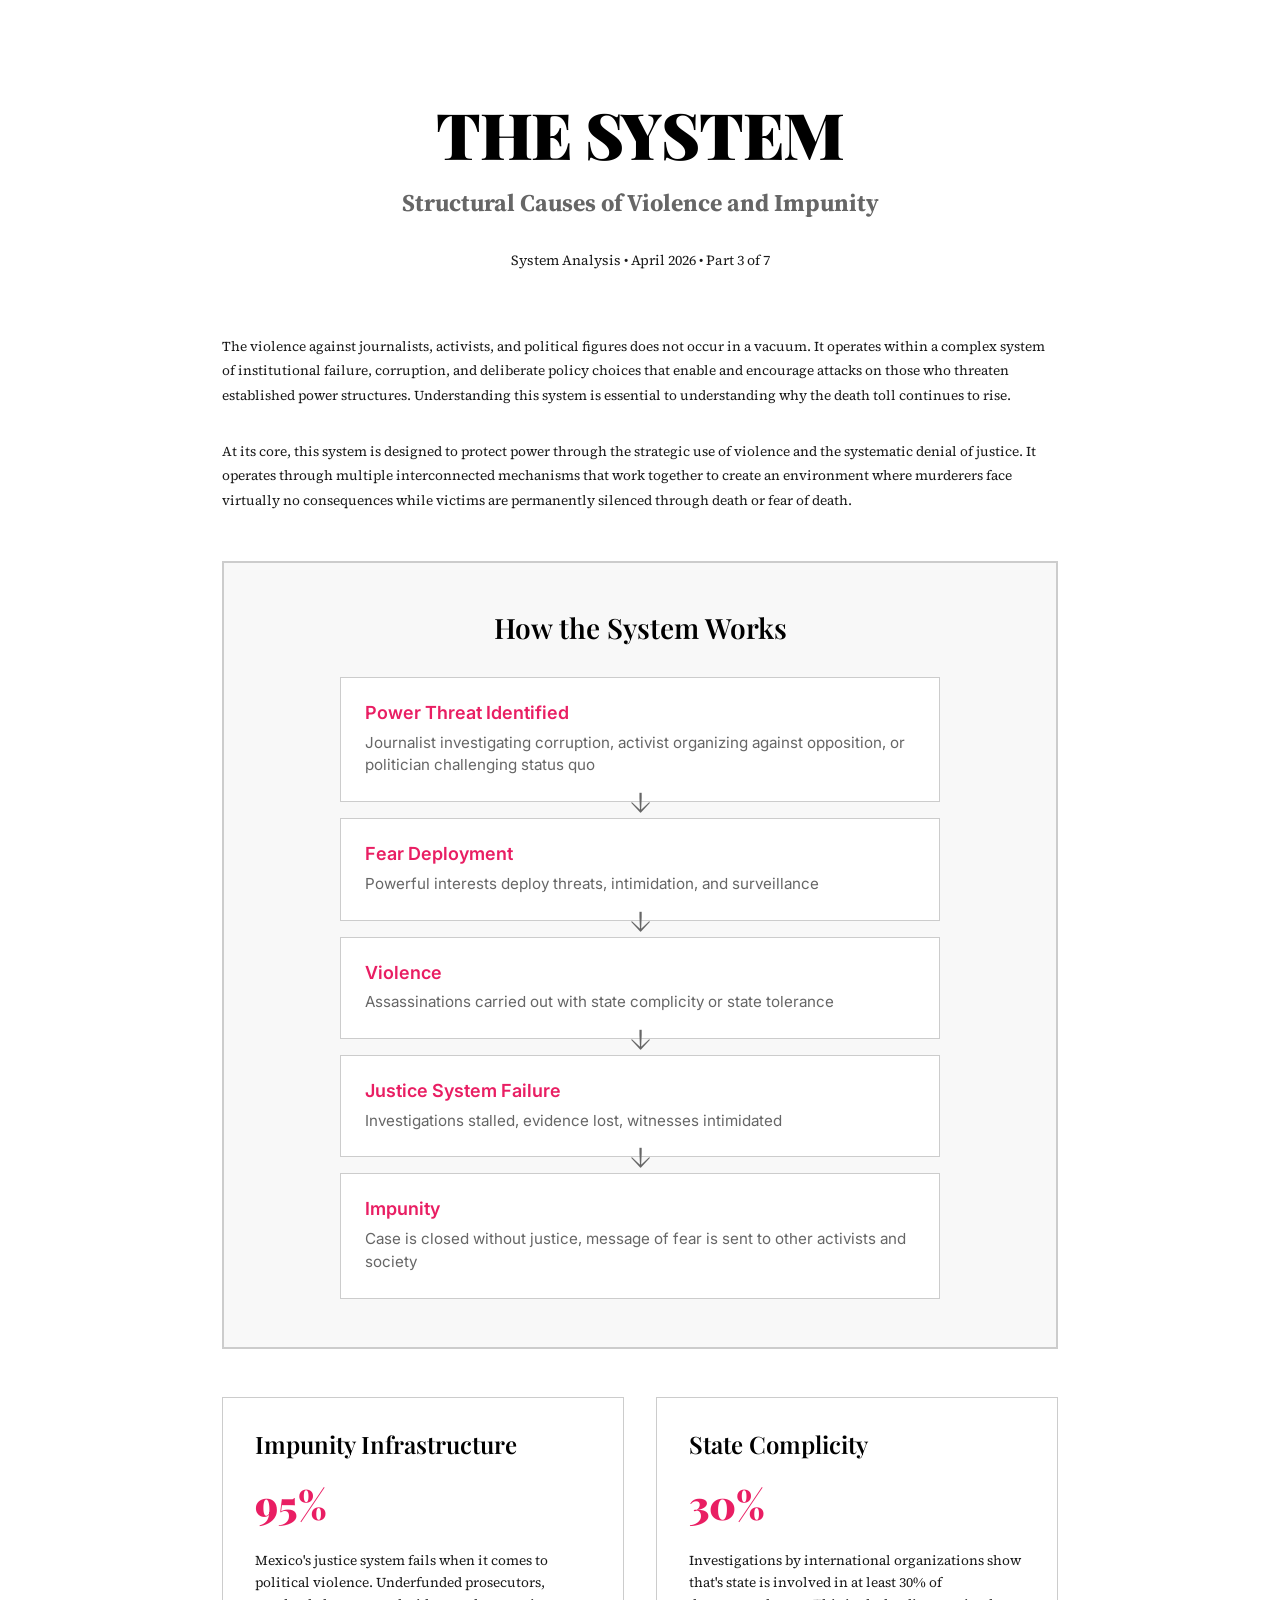
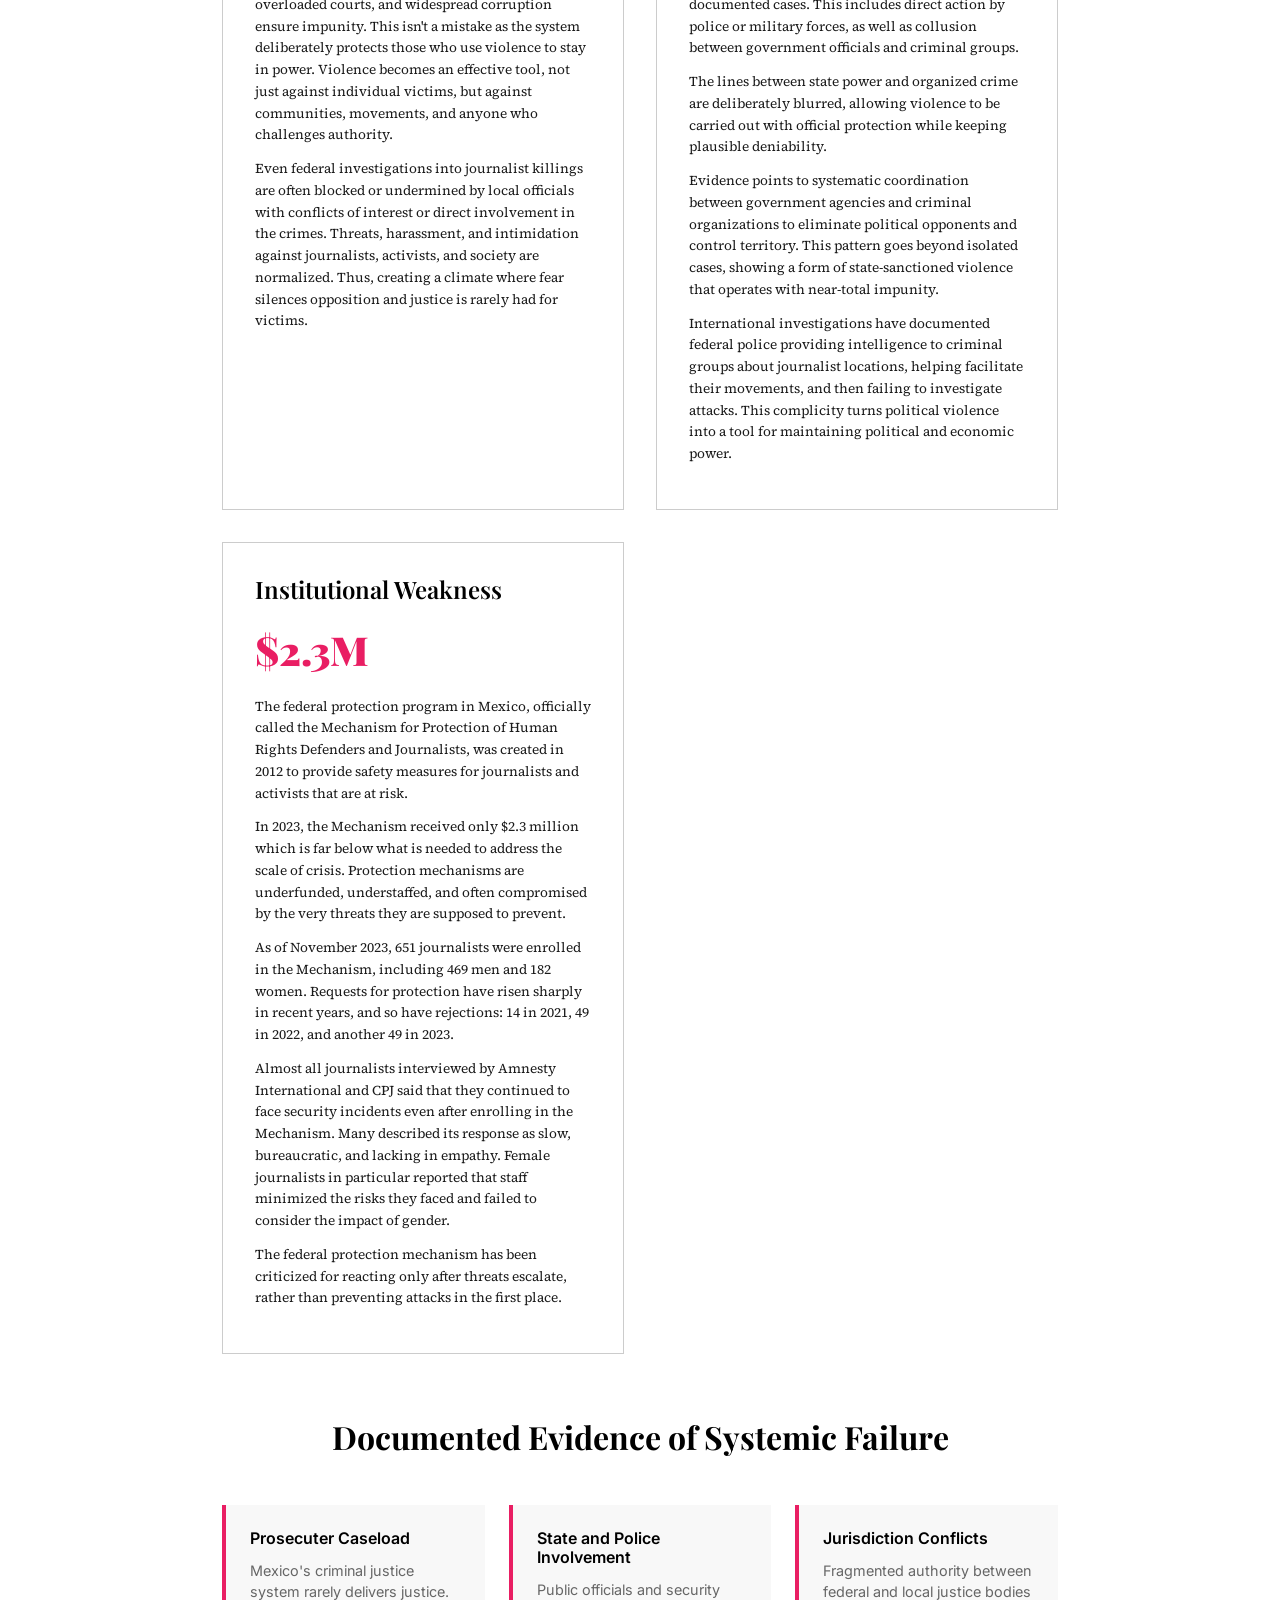
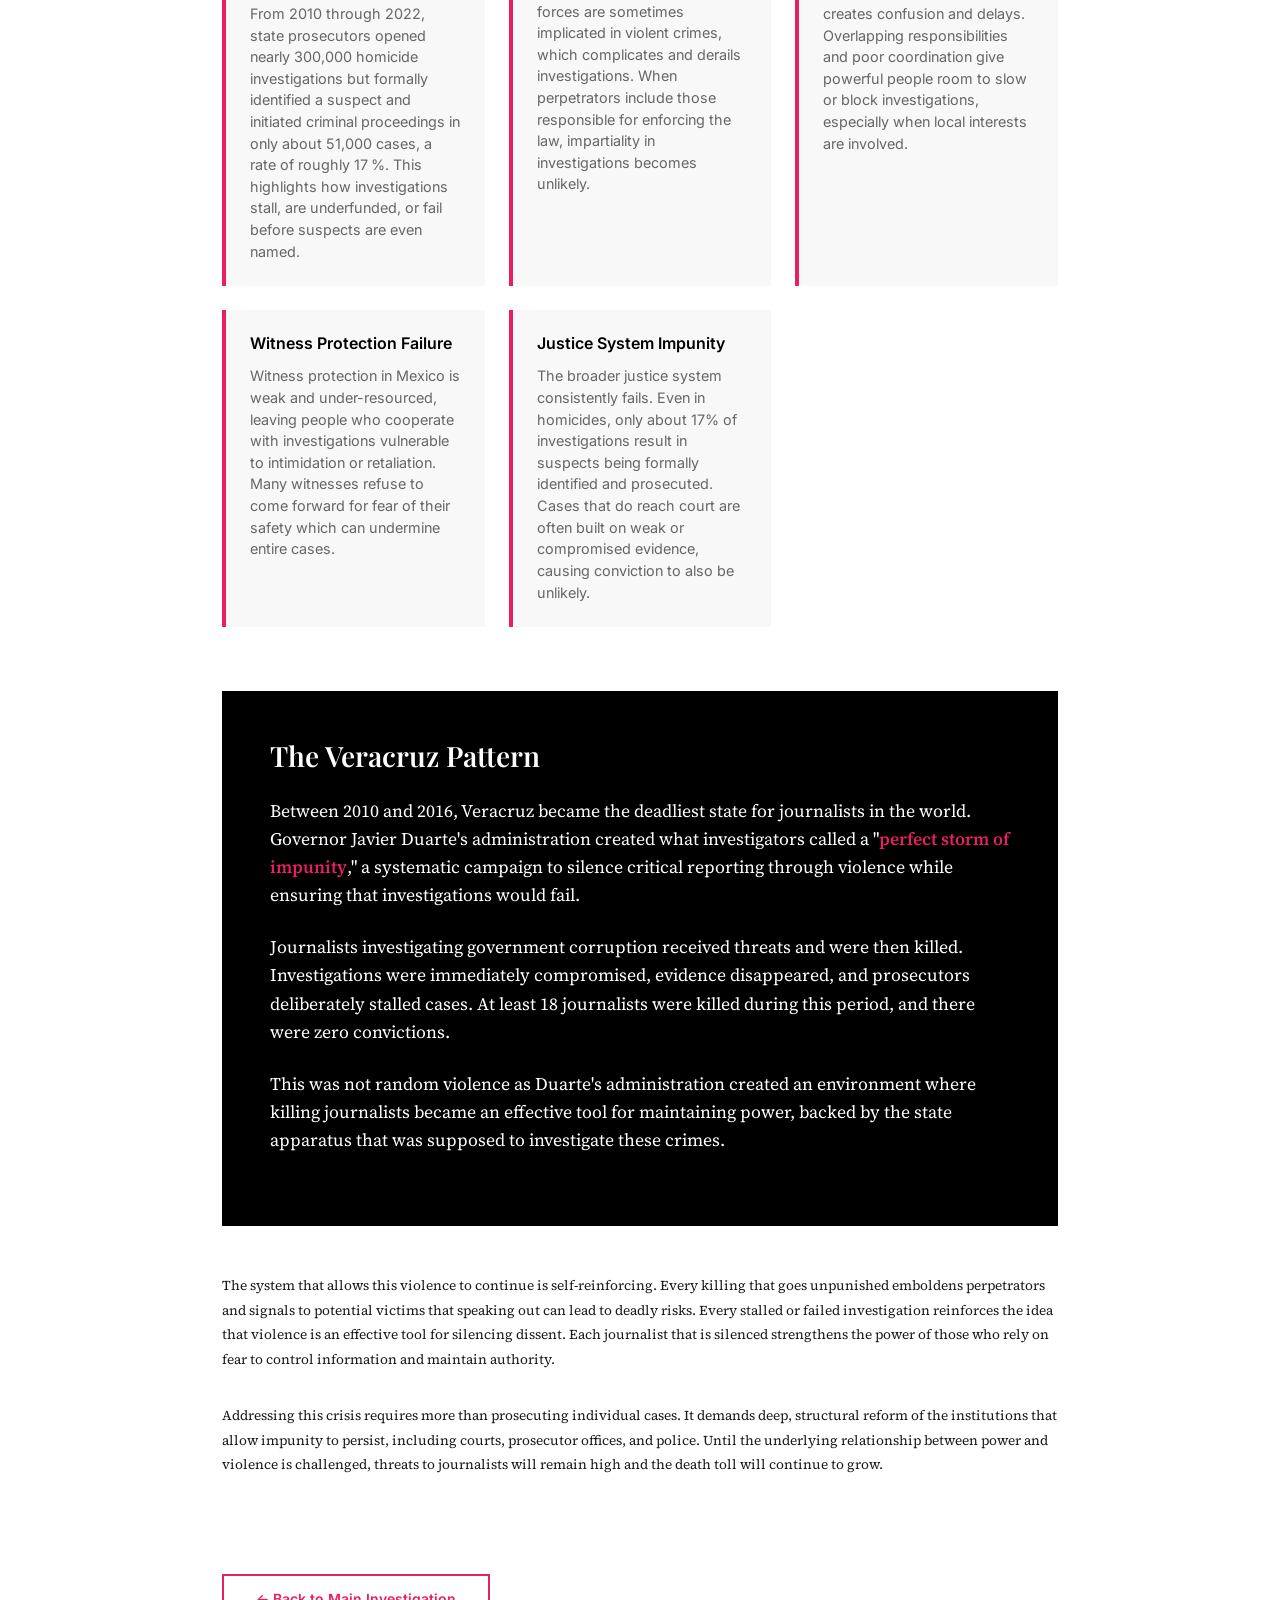
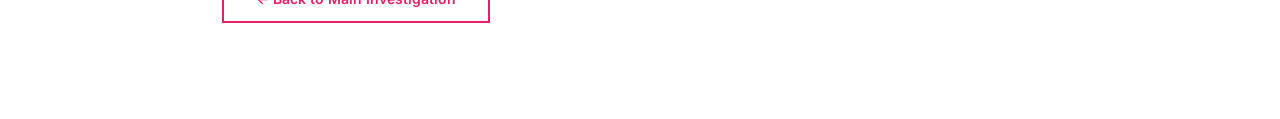
==== sections/system.html @ 4a3047b2 "Initial commit: Death Toll investigation project" ====
<!DOCTYPE html>
<html lang="en">

<head>
    <meta charset="UTF-8">
    <meta name="viewport" content="width=device-width, initial-scale=1.0">
    <title>The System: Structural Causes - Death Toll Investigation</title>
    <link rel="stylesheet" href="../styles.css">
    <link rel="preconnect" href="https://fonts.googleapis.com">
    <link rel="preconnect" href="https://fonts.gstatic.com" crossorigin>
    <link
        href="https://fonts.googleapis.com/css2?family=Playfair+Display:wght@400;700;900&family=Inter:wght@300;400;500;600;700&family=Source+Serif+Pro:wght@400;600&display=swap"
        rel="stylesheet">
    <style>
        .system-detail {
            max-width: 900px;
            margin: 0 auto;
            padding: 6rem 2rem;
        }

        .detail-header {
            text-align: center;
            margin-bottom: 4rem;
        }

        .detail-title {
            font-family: var(--font-display);
            font-size: clamp(2.5rem, 6vw, 4rem);
            font-weight: 900;
            color: var(--color-black);
            margin-bottom: 1rem;
        }

        .detail-subtitle {
            font-family: var(--font-serif);
            font-size: 1.5rem;
            color: var(--color-gray);
            margin-bottom: 2rem;
        }

        .system-overview {
            font-family: var(--font-serif);
            line-height: 1.8;
            font-size: 1.125rem;
            color: var(--color-dark-gray);
            margin-bottom: 3rem;
        }

        .system-overview p {
            max-width: none;
            margin-bottom: 2rem;
        }

        .system-diagram {
            background: var(--color-off-white);
            border: 2px solid var(--color-lighter-gray);
            padding: 3rem;
            margin: 3rem 0;
            text-align: center;
        }

        .system-diagram h3 {
            font-family: var(--font-display);
            font-size: 1.75rem;
            color: var(--color-black);
            margin-bottom: 2rem;
        }

        .system-flow {
            display: flex;
            flex-direction: column;
            gap: 1rem;
            max-width: 600px;
            margin: 0 auto;
        }

        .flow-item {
            background: var(--color-white);
            border: 1px solid var(--color-lighter-gray);
            padding: 1.5rem;
            text-align: left;
            position: relative;
        }

        .flow-item::after {
            content: '↓';
            position: absolute;
            bottom: -1.5rem;
            left: 50%;
            transform: translateX(-50%);
            font-size: 2rem;
            color: var(--color-gray);
        }

        .flow-item:last-child::after {
            display: none;
        }

        .flow-item h4 {
            font-family: var(--font-sans);
            font-size: 1.125rem;
            font-weight: 600;
            color: var(--color-accent);
            margin-bottom: 0.5rem;
        }

        .flow-item p {
            font-family: var(--font-sans);
            font-size: 0.95rem;
            color: var(--color-gray);
            margin: 0;
        }

        .factors-grid {
            display: grid;
            grid-template-columns: repeat(auto-fit, minmax(300px, 1fr));
            gap: 2rem;
            margin: 3rem 0;
        }

        .factor-card {
            background: var(--color-white);
            border: 1px solid var(--color-lighter-gray);
            padding: 2rem;
        }

        .factor-card h3 {
            font-family: var(--font-display);
            font-size: 1.5rem;
            color: var(--color-black);
            margin-bottom: 1rem;
        }

        .factor-stat {
            font-family: var(--font-display);
            font-size: 2.5rem;
            font-weight: 900;
            color: var(--color-accent);
            margin: 1rem 0;
        }

        .factor-description {
            font-family: var(--font-serif);
            line-height: 1.6;
            color: var(--color-dark-gray);
        }

        .evidence-section {
            margin: 4rem 0;
        }

        .evidence-section h2 {
            font-family: var(--font-display);
            font-size: 2rem;
            color: var(--color-black);
            text-align: center;
            margin-bottom: 3rem;
        }

        .evidence-grid {
            display: grid;
            grid-template-columns: repeat(auto-fit, minmax(250px, 1fr));
            gap: 1.5rem;
        }

        .evidence-item {
            background: var(--color-off-white);
            border-left: 4px solid var(--color-accent);
            padding: 1.5rem;
        }

        .evidence-item h4 {
            font-family: var(--font-sans);
            font-size: 1rem;
            font-weight: 600;
            color: var(--color-black);
            margin-bottom: 0.75rem;
        }

        .evidence-item p {
            font-family: var(--font-sans);
            font-size: 0.9rem;
            color: var(--color-gray);
            margin: 0;
        }

        .case-study {
            background: var(--color-black);
            color: var(--color-white);
            padding: 3rem;
            margin: 3rem 0;
        }

        .case-study h3 {
            font-family: var(--font-display);
            font-size: 1.75rem;
            color: var(--color-white);
            margin-bottom: 1.5rem;
        }

        .case-study p {
            font-family: var(--font-serif);
            font-size: 1.1rem;
            line-height: 1.6;
            margin-bottom: 1.5rem;
        }

        .case-study .highlight {
            color: var(--color-accent);
            font-weight: 600;
        }

        .back-link {
            display: inline-block;
            margin-top: 3rem;
            font-family: var(--font-sans);
            font-weight: 600;
            color: var(--color-accent);
            text-decoration: none;
            padding: 0.75rem 2rem;
            border: 2px solid var(--color-accent);
            transition: all 0.2s ease;
        }

        .back-link:hover {
            background: var(--color-accent);
            color: var(--color-white);
        }

        .sources-callout {
            background: var(--color-off-white);
            border: 2px solid var(--color-accent);
            padding: 2rem;
            margin: 3rem 0;
            border-radius: 8px;
        }

        .sources-callout h3 {
            font-family: var(--font-display);
            font-size: 1.5rem;
            color: var(--color-black);
            margin-bottom: 1.5rem;
            text-align: center;
        }

        .sources-grid {
            display: grid;
            grid-template-columns: repeat(auto-fit, minmax(250px, 1fr));
            gap: 2rem;
            margin-bottom: 2rem;
        }

        .source-item h4 {
            font-family: var(--font-sans);
            font-size: 1.1rem;
            font-weight: 600;
            color: var(--color-accent);
            margin-bottom: 1rem;
        }

        .source-item ul {
            list-style: none;
            padding: 0;
            margin: 0;
        }

        .source-item li {
            margin-bottom: 0.75rem;
        }

        .source-item a {
            font-family: var(--font-sans);
            font-size: 0.9rem;
            color: var(--color-dark-gray);
            text-decoration: none;
            line-height: 1.4;
            transition: color 0.2s ease;
        }

        .source-item a:hover {
            color: var(--color-accent);
            text-decoration: underline;
        }

        .factor-source {
            font-family: var(--font-sans);
            font-size: 0.85rem;
            color: var(--color-gray);
            margin-top: 1rem;
            padding-top: 1rem;
            border-top: 1px solid var(--color-lighter-gray);
        }

        .factor-source strong {
            color: var(--color-black);
        }

        .factor-source a {
            color: var(--color-accent);
            text-decoration: none;
            transition: color 0.2s ease;
        }

        .factor-source a:hover {
            text-decoration: underline;
        }
    </style>
</head>

<body>
    <div class="system-detail">
        <header class="detail-header">
            <h1 class="detail-title">THE SYSTEM</h1>
            <h2 class="detail-subtitle">Structural Causes of Violence and Impunity</h2>
            <div class="detail-meta">
                <span>System Analysis</span> •
                <span>April 2026</span> •
                <span>Part 3 of 7</span>
            </div>
        </header>

        <main>
            <div class="system-overview">
                <p>The violence against journalists, activists, and political figures does not occur in a vacuum. It
                    operates within a complex system of institutional failure, corruption, and deliberate policy choices
                    that enable and encourage attacks on those who threaten established power structures. Understanding
                    this system is essential to understanding why the death toll continues to rise.</p>

                <p>At its core, this system is designed to protect power through the strategic use of violence and the
                    systematic denial of justice. It operates through multiple interconnected mechanisms that work
                    together to create an environment where murderers face virtually no consequences while victims are
                    permanently silenced through death or fear of death.</p>
            </div>

            <div class="system-diagram">
                <h3>How the System Works</h3>
                <div class="system-flow">
                    <div class="flow-item">
                        <h4>Power Threat Identified</h4>
                        <p>Journalist investigating corruption, activist organizing against opposition, or politician
                            challenging status quo</p>
                    </div>
                    <div class="flow-item">
                        <h4>Fear Deployment</h4>
                        <p>Powerful interests deploy threats, intimidation, and surveillance</p>
                    </div>
                    <div class="flow-item">
                        <h4>Violence</h4>
                        <p>Assassinations carried out with state complicity or state tolerance</p>
                    </div>
                    <div class="flow-item">
                        <h4>Justice System Failure</h4>
                        <p>Investigations stalled, evidence lost, witnesses intimidated</p>
                    </div>
                    <div class="flow-item">
                        <h4>Impunity</h4>
                        <p>Case is closed without justice, message of fear is sent to other activists and society</p>
                    </div>
                </div>
            </div>

            <div class="factors-grid">
                <div class="factor-card">
                    <h3>Impunity Infrastructure</h3>
                    <div class="factor-stat">95%</div>
                    <div class="factor-description">
                        <p>Mexico's justice system fails when it comes to political violence. Underfunded prosecutors,
                            overloaded courts, and widespread corruption ensure impunity. This isn't a mistake as the
                            system deliberately protects those who use violence to stay in power. Violence becomes an
                            effective tool, not just against individual victims, but against communities, movements, and
                            anyone who challenges authority.</p>
                        <p>Even federal investigations into journalist killings are often blocked or undermined by local
                            officials with conflicts of interest or direct involvement in the crimes. Threats,
                            harassment, and intimidation against journalists, activists, and society are normalized.
                            Thus, creating a climate where fear silences opposition and justice is rarely had for
                            victims.</p>
                    </div>
                </div>

                <div class="factor-card">
                    <h3>State Complicity</h3>
                    <div class="factor-stat">30%</div>
                    <div class="factor-description">
                        <p>Investigations by international organizations show that's state is involved in at least 30%
                            of documented cases. This includes direct action by police or military forces, as well as
                            collusion between government officials and criminal groups.</p>
                        <p>The lines between state power and organized crime are deliberately blurred, allowing violence
                            to be carried out with official protection while keeping plausible deniability.</p>
                        <p>Evidence points to systematic coordination between government agencies and criminal
                            organizations to eliminate political opponents and control territory. This pattern goes
                            beyond isolated cases, showing a form of state-sanctioned violence that operates with
                            near-total impunity.</p>
                        <p>International investigations have documented federal police providing intelligence to
                            criminal groups about journalist locations, helping facilitate their movements, and then
                            failing to investigate attacks. This complicity turns political violence into a tool for
                            maintaining political and economic power.</p>
                    </div>
                </div>

                <div class="factor-card">
                    <h3>Institutional Weakness</h3>
                    <div class="factor-stat">$2.3M</div>
                    <div class="factor-description">
                        <p>The federal protection program in Mexico, officially called the Mechanism for Protection of
                            Human Rights Defenders and Journalists, was created in 2012 to provide safety measures for
                            journalists and activists that are at risk.</p>
                        <p>In 2023, the Mechanism received only $2.3 million which is far below what is needed to
                            address the scale of crisis. Protection mechanisms are underfunded, understaffed, and often
                            compromised by the very threats they are supposed to prevent.</p>
                        <p>As of November 2023, 651 journalists were enrolled in the Mechanism, including 469 men and
                            182 women. Requests for protection have risen sharply in recent years, and so have
                            rejections: 14 in 2021, 49 in 2022, and another 49 in 2023.</p>
                        <p>Almost all journalists interviewed by Amnesty International and CPJ said that they continued
                            to face security incidents even after enrolling in the Mechanism. Many described its
                            response as slow, bureaucratic, and lacking in empathy. Female journalists in particular
                            reported that staff minimized the risks they faced and failed to consider the impact of
                            gender.</p>
                        <p>The federal protection mechanism has been criticized for reacting only after threats
                            escalate, rather than preventing attacks in the first place.</p>
                    </div>
                </div>
            </div>

            <div class="evidence-section">
                <h2>Documented Evidence of Systemic Failure</h2>
                <div class="evidence-grid">
                    <div class="evidence-item">
                        <h4>Prosecuter Caseload</h4>
                        <p>Mexico's criminal justice system rarely delivers justice. From 2010 through 2022, state
                            prosecutors opened nearly 300,000 homicide investigations but formally identified a suspect
                            and initiated criminal proceedings in only about 51,000 cases, a rate of roughly 17 %. This
                            highlights how investigations stall, are underfunded, or fail before suspects are even
                            named.</p>
                    </div>
                    <div class="evidence-item">
                        <h4>State and Police Involvement</h4>
                        <p>Public officials and security forces are sometimes implicated in violent crimes, which
                            complicates and derails investigations. When perpetrators include those responsible for
                            enforcing the law, impartiality in investigations becomes unlikely.</p>
                    </div>
                    <div class="evidence-item">
                        <h4>Jurisdiction Conflicts</h4>
                        <p>Fragmented authority between federal and local justice bodies creates confusion and delays.
                            Overlapping responsibilities and poor coordination give powerful people room to slow or
                            block investigations, especially when local interests are involved.</p>
                    </div>
                    <div class="evidence-item">
                        <h4>Witness Protection Failure</h4>
                        <p>Witness protection in Mexico is weak and under-resourced, leaving people who cooperate with
                            investigations vulnerable to intimidation or retaliation. Many witnesses refuse to come
                            forward for fear of their safety which can undermine entire cases.</p>
                    </div>
                    <div class="evidence-item">
                        <h4>Justice System Impunity</h4>
                        <p>The broader justice system consistently fails. Even in homicides, only about 17% of
                            investigations result in suspects being formally identified and prosecuted. Cases that do
                            reach court are often built on weak or compromised evidence, causing conviction to also be
                            unlikely.</p>
                    </div>
                </div>
            </div>

            <div class="case-study">
                <h3>The Veracruz Pattern</h3>
                <p>Between 2010 and 2016, Veracruz became the deadliest state for journalists in the world. Governor
                    Javier Duarte's administration created what investigators called a "<span class="highlight"
                        style="color: #e91e63;">perfect storm of impunity</span>," a systematic campaign to silence
                    critical reporting through violence while ensuring that investigations would fail.</p>
                <p>Journalists investigating government corruption received threats and were then killed. Investigations
                    were immediately compromised, evidence disappeared, and prosecutors deliberately stalled cases. At
                    least 18 journalists were killed during this period, and there were zero convictions.</p>
                <p>This was not random violence as Duarte's administration created an environment where killing
                    journalists became an effective tool for maintaining power, backed by the state apparatus that was
                    supposed to investigate these crimes.</p>
            </div>

            <div class="system-overview">
                <p>The system that allows this violence to continue is self-reinforcing. Every killing that goes
                    unpunished emboldens perpetrators and signals to potential victims that speaking out can lead to
                    deadly risks. Every stalled or failed investigation reinforces the idea that violence is an
                    effective tool for silencing dissent. Each journalist that is silenced strengthens the power of
                    those who rely on fear to control information and maintain authority.</p>
                <p>Addressing this crisis requires more than prosecuting individual cases. It demands deep, structural
                    reform of the institutions that allow impunity to persist, including courts, prosecutor offices, and
                    police. Until the underlying relationship between power and violence is challenged, threats to
                    journalists will remain high and the death toll will continue to grow.</p>
            </div>
        </main>

        <footer>
            <a href="../index.html" class="back-link">← Back to Main Investigation</a>
        </footer>
    </div>
</body>

</html>
---- styles.css ----
/* Compact Newspaper-Style CSS for Death Toll Investigation */

/* Reset and Base Styles */
* {
    margin: 0;
    padding: 0;
    box-sizing: border-box;
}

:root {
    /* Typography */
    --font-serif: 'Source Serif Pro', Georgia, serif;
    --font-display: 'Playfair Display', Georgia, serif;
    --font-sans: 'Inter', -apple-system, BlinkMacSystemFont, sans-serif;

    /* Colors - Newspaper palette */
    --color-black: #000000;
    --color-dark-gray: #1a1a1a;
    --color-gray: #666666;
    --color-light-gray: #999999;
    --color-lighter-gray: #cccccc;
    --color-off-white: #f8f8f8;
    --color-white: #ffffff;
    --color-accent: #e91e63;
    /* Pink for emphasis */

    /* Layout */
    --max-width: 1400px;
    --column-gap: 1rem;
    --row-gap: 1.5rem;
}

body {
    font-family: var(--font-serif);
    line-height: 1.5;
    color: var(--color-dark-gray);
    background-color: var(--color-white);
    font-size: 14px;
    overflow-x: hidden;
}

/* Typography Hierarchy */
h1,
h2,
h3,
h4,
h5,
h6 {
    font-family: var(--font-display);
    font-weight: 700;
    line-height: 1.2;
    margin-bottom: 0.5rem;
}

h1 {
    font-size: 2.5rem;
    font-weight: 900;
    letter-spacing: -0.02em;
    color: var(--color-black);
}

h2 {
    font-size: 1.25rem;
    font-weight: 700;
    color: var(--color-black);
}

h3 {
    font-size: 1.1rem;
    font-weight: 600;
    color: var(--color-black);
}

h4 {
    font-size: 0.95rem;
    font-weight: 600;
    color: var(--color-black);
}

p {
    margin-bottom: 0.75rem;
    font-size: 0.85rem;
}

/* Newspaper Container */
.newspaper-container {
    max-width: var(--max-width);
    margin: 0 auto;
    background: var(--color-white);
    min-height: 100vh;
    display: flex;
    flex-direction: column;
}

/* Masthead */
.newspaper-masthead {
    text-align: center;
    padding: 2rem 1rem 1rem;
    border-bottom: 3px double var(--color-black);
    background: var(--color-white);
}

.masthead-title {
    font-family: var(--font-display);
    font-size: 4rem;
    font-weight: 900;
    letter-spacing: -0.05em;
    color: var(--color-black);
    margin-bottom: 0.25rem;
    line-height: 0.9;
}

.masthead-subtitle {
    font-family: var(--font-serif);
    font-size: 1rem;
    font-weight: 600;
    color: var(--color-gray);
    margin-bottom: 0.5rem;
    text-transform: uppercase;
    letter-spacing: 0.1em;
}

.masthead-date {
    font-family: var(--font-sans);
    font-size: 0.8rem;
    color: var(--color-light-gray);
    text-transform: uppercase;
    letter-spacing: 0.05em;
}

/* Newspaper Grid Layout */
.newspaper-grid {
    display: grid;
    grid-template-columns: repeat(3, 1fr);
    grid-auto-rows: minmax(180px, auto);
    gap: var(--column-gap);
    padding: 1rem;
    flex: 1;
}

/* Story Blocks */
.story-block {
    background: var(--color-white);
    border: 1px solid var(--color-lighter-gray);
    padding: 1rem;
    display: flex;
    flex-direction: column;
    transition: all 0.2s ease;
    min-height: 180px;
}

.story-block:hover {
    box-shadow: 0 4px 8px rgba(0, 0, 0, 0.1);
    transform: translateY(-2px);
}

/* Block Variations */
.main-story {
    grid-column: span 2;
    grid-row: span 2;
    background: var(--color-black);
    color: var(--color-white);
    border: none;
    display: flex;
    flex-direction: column;
}

.main-story-image {
    width: 100%;
    height: 40px;
    overflow: hidden;
    margin-bottom: 1rem;
    border-radius: 4px;
    z-index: 0;
    position: relative;
    background: #f0f0f0;
    border: 1px solid #333;
    aspect-ratio: 1/1;
}

.main-story-image img {
    width: 100%;
    height: 100%;
    object-fit: cover;
    object-position: center;
    display: block;
    opacity: 0.8;
}

.stats-block {
    grid-column: span 1;
    grid-row: span 1;
}

.system-block {
    grid-column: span 1;
    grid-row: span 1;
}

.targeting-block {
    grid-column: span 1;
    grid-row: span 1;
}

.cycle-block {
    grid-column: span 1;
    grid-row: span 1;
}

.impact-block {
    grid-column: span 2;
    grid-row: span 1;
}

.journalist-block {
    grid-column: span 1;
    grid-row: span 1;
}

.journalist-content h3 {
    font-family: var(--font-display);
    font-size: 1.1rem;
    font-weight: 700;
    color: var(--color-accent);
    margin-bottom: 0.5rem;
}

.journalist-role {
    font-family: var(--font-sans);
    font-size: 0.85rem;
    color: var(--color-gray);
    margin-bottom: 0.25rem;
}

.journalist-date {
    font-family: var(--font-sans);
    font-size: 0.8rem;
    color: var(--color-light-gray);
    margin-bottom: 0.75rem;
}

.links-block {
    grid-column: span 2;
    grid-row: span 1;
}

/* Block Titles */
.block-title {
    font-family: var(--font-display);
    font-size: 1.1rem;
    font-weight: 700;
    color: var(--color-black);
    margin-bottom: 0.75rem;
    text-transform: uppercase;
    letter-spacing: 0.05em;
    border-bottom: 2px solid var(--color-accent);
    padding-bottom: 0.25rem;
}

.block-title {
    font-family: var(--font-display);
    font-size: 1.1rem;
    font-weight: 700;
    color: var(--color-black);
    margin-bottom: 0.75rem;
    text-transform: uppercase;
    letter-spacing: 0.05em;
    border-bottom: 2px solid var(--color-accent);
    padding-bottom: 0.25rem;
}

.block-subtitle {
    font-family: var(--font-sans);
    font-size: 0.75rem;
    color: var(--color-gray);
    text-transform: uppercase;
    letter-spacing: 0.05em;
    margin-bottom: 1rem;
}

/* Story Elements */
.story-headline {
    font-family: var(--font-display);
    font-size: 2.5rem;
    font-weight: 900;
    color: var(--color-white);
    margin-bottom: 0.75rem;
    line-height: 1;
}

.story-deck {
    font-family: var(--font-serif);
    font-size: 1rem;
    line-height: 1.4;
    color: var(--color-light-gray);
    margin-bottom: 1rem;
}

.story-meta {
    font-family: var(--font-sans);
    font-size: 0.8rem;
    color: var(--color-light-gray);
    margin-top: auto;
}

.author,
.location {
    margin-right: 1rem;
}

.block-text {
    font-family: var(--font-serif);
    font-size: 0.85rem;
    line-height: 1.4;
    color: var(--color-dark-gray);
    margin-bottom: 1rem;
}

/* Statistics Grid */
.stats-grid {
    display: grid;
    grid-template-columns: 1fr;
    gap: 0.75rem;
    margin-top: 1rem;
}

.stat-item {
    text-align: center;
    padding: 0.75rem;
    background: var(--color-off-white);
    border: 1px solid var(--color-lighter-gray);
}

.stat-number {
    font-family: var(--font-display);
    font-size: 1.5rem;
    font-weight: 900;
    color: var(--color-accent);
    margin-bottom: 0.25rem;
}

.stat-label {
    font-family: var(--font-sans);
    font-size: 0.7rem;
    color: var(--color-gray);
    text-transform: uppercase;
    letter-spacing: 0.05em;
}

/* System Factors */
.system-factors {
    display: flex;
    flex-direction: column;
    gap: 0.75rem;
    margin-bottom: 0.75rem;
    display: grid;
    grid-template-columns: 1fr;
    gap: 0.5rem;
    margin-top: 1rem;
}

.factor {
    background: var(--color-off-white);
    border: 1px solid var(--color-lighter-gray);
    padding: 0.75rem;
    text-align: center;
}

.factor h4 {
    font-size: 0.85rem;
    margin-bottom: 0.25rem;
    color: var(--color-accent);
}

.factor p {
    font-size: 0.75rem;
    margin: 0;
}

/* Targeting Grid */
.target-grid {
    display: grid;
    grid-template-columns: 1fr;
    gap: 0.5rem;
    margin-top: 1rem;
}

.target-item {
    text-align: center;
    padding: 0.75rem;
    background: var(--color-off-white);
    border: 1px solid var(--color-lighter-gray);
}

.target-item h3 {
    font-size: 0.9rem;
    margin-bottom: 0.5rem;
}

.target-stat {
    font-family: var(--font-display);
    font-size: 1.2rem;
    font-weight: 900;
    color: var(--color-accent);
    margin-bottom: 0.25rem;
}

.target-desc {
    font-family: var(--font-sans);
    font-size: 0.7rem;
    color: var(--color-gray);
    text-transform: uppercase;
    letter-spacing: 0.05em;
}

/* Cycle Steps */
.cycle-steps {
    margin: 1rem 0;
}

.cycle-step {
    font-family: var(--font-sans);
    font-size: 0.85rem;
    font-weight: 600;
    color: var(--color-dark-gray);
    text-align: center;
    padding: 0.75rem;
    background: var(--color-off-white);
    border: 1px solid var(--color-lighter-gray);
}

/* Historical Content */
.historical-content {
    margin-top: 1rem;
}

.historical-content h3 {
    font-size: 1.1rem;
    margin-bottom: 0.25rem;
}

.historical-dates {
    font-family: var(--font-sans);
    font-size: 0.8rem;
    color: var(--color-accent);
    font-weight: 600;
    margin-bottom: 0.5rem;
}

/* Cost Items */
.cost-items {
    display: grid;
    grid-template-columns: 1fr;
    gap: 0.5rem;
    margin-top: 1rem;
}

.cost-item {
    text-align: center;
    padding: 0.75rem;
    background: var(--color-off-white);
    border: 1px solid var(--color-lighter-gray);
}

.cost-item h4 {
    font-size: 0.9rem;
    margin-bottom: 0.25rem;
}

.cost-item p {
    font-size: 0.75rem;
    margin: 0;
}

/* Chart Visual */
.chart-visual {
    margin-top: 1rem;
}

.chart-bars {
    display: flex;
    align-items: flex-end;
    justify-content: space-between;
    height: 100px;
    padding: 0.5rem;
    background: var(--color-off-white);
    border: 1px solid var(--color-lighter-gray);
}

.bar {
    flex: 1;
    background: linear-gradient(to top, var(--color-accent), #f48fb1);
    margin: 0 2px;
    border-radius: 2px 2px 0 0;
    position: relative;
    min-height: 20px;
    display: flex;
    align-items: flex-end;
    justify-content: center;
}

.bar span {
    position: absolute;
    bottom: -20px;
    font-family: var(--font-sans);
    font-size: 0.6rem;
    color: var(--color-gray);
}

/* Impact Stats */
.impact-stats {
    display: grid;
    grid-template-columns: 1fr;
    gap: 0.75rem;
    margin-top: 1rem;
}

.impact-stat {
    text-align: center;
    padding: 0.75rem;
    background: var(--color-off-white);
    border: 1px solid var(--color-lighter-gray);
}

.impact-number {
    font-family: var(--font-display);
    font-size: 1.5rem;
    font-weight: 900;
    color: var(--color-accent);
    margin-bottom: 0.25rem;
}

.impact-label {
    font-family: var(--font-sans);
    font-size: 0.7rem;
    color: var(--color-gray);
    text-transform: uppercase;
    letter-spacing: 0.05em;
}

/* Section Links */
.section-links {
    margin-top: 1rem;
}

.section-links-grid {
    display: grid;
    grid-template-columns: repeat(2, 1fr);
    gap: 0.5rem;
    margin-top: 0.5rem;
}

.section-link {
    display: block;
    font-family: var(--font-sans);
    font-size: 0.7rem;
    font-weight: 600;
    color: var(--color-white);
    text-decoration: none;
    text-align: center;
    padding: 0.4rem;
    background: rgba(255, 255, 255, 0.1);
    border: 1px solid rgba(255, 255, 255, 0.2);
    transition: all 0.2s ease;
}

.section-link:hover {
    background: var(--color-accent);
    color: var(--color-white);
}

.main-story .block-title {
    color: var(--color-white);
    border-bottom-color: var(--color-white);
}

/* Footer */
.newspaper-footer {
    background: var(--color-black);
    color: var(--color-white);
    padding: 2rem 1rem;
    margin-top: auto;
}

.footer-content {
    max-width: var(--max-width);
    margin: 0 auto;
    display: grid;
    grid-template-columns: repeat(3, 1fr);
    gap: 2rem;
}

.footer-section h3 {
    font-family: var(--font-display);
    font-size: 1rem;
    color: var(--color-white);
    margin-bottom: 0.75rem;
}

.footer-section p {
    font-family: var(--font-sans);
    font-size: 0.75rem;
    color: var(--color-light-gray);
    line-height: 1.4;
    margin: 0;
}

/* Responsive Design */
@media (max-width: 1200px) {
    .newspaper-grid {
        grid-template-columns: repeat(3, 1fr);
    }

    .main-story {
        grid-column: span 2;
    }

    .chart-block {
        grid-column: span 1;
    }

    .links-block {
        grid-column: span 3;
    }
}

@media (max-width: 900px) {
    .newspaper-grid {
        grid-template-columns: repeat(2, 1fr);
    }

    .main-story {
        grid-column: span 2;
    }

    .system-block,
    .targeting-block,
    .history-block {
        grid-row: span 1;
    }

    .chart-block {
        grid-column: span 2;
    }

    .links-block {
        grid-column: span 2;
    }

    .footer-content {
        grid-template-columns: 1fr;
        text-align: center;
    }
}

@media (max-width: 600px) {
    .newspaper-grid {
        grid-template-columns: 1fr;
        gap: 0.75rem;
        padding: 0.75rem;
    }

    .main-story {
        grid-column: span 1;
        grid-row: span 1;
    }

    .story-block {
        grid-column: span 1;
        grid-row: span 1;
    }

    .masthead-title {
        font-size: 2.5rem;
    }

    .story-headline {
        font-size: 1.8rem;
    }

    .chart-bars {
        height: 100px;
    }
}


/* Accessibility */
@media (prefers-reduced-motion: reduce) {
    * {
        animation-duration: 0.01ms !important;
        animation-iteration-count: 1 !important;
        transition-duration: 0.01ms !important;
    }
}

/* Focus Styles */
.story-block:focus-within {
    outline: 2px solid var(--color-accent);
    outline-offset: 2px;
}

.section-link:focus {
    outline: 2px solid var(--color-accent);
    outline-offset: 2px;
}

/* High Contrast Mode */
@media (prefers-contrast: high) {
    :root {
        --color-light-gray: #333333;
        --color-lighter-gray: #666666;
        --color-off-white: #f0f0f0;
    }
}
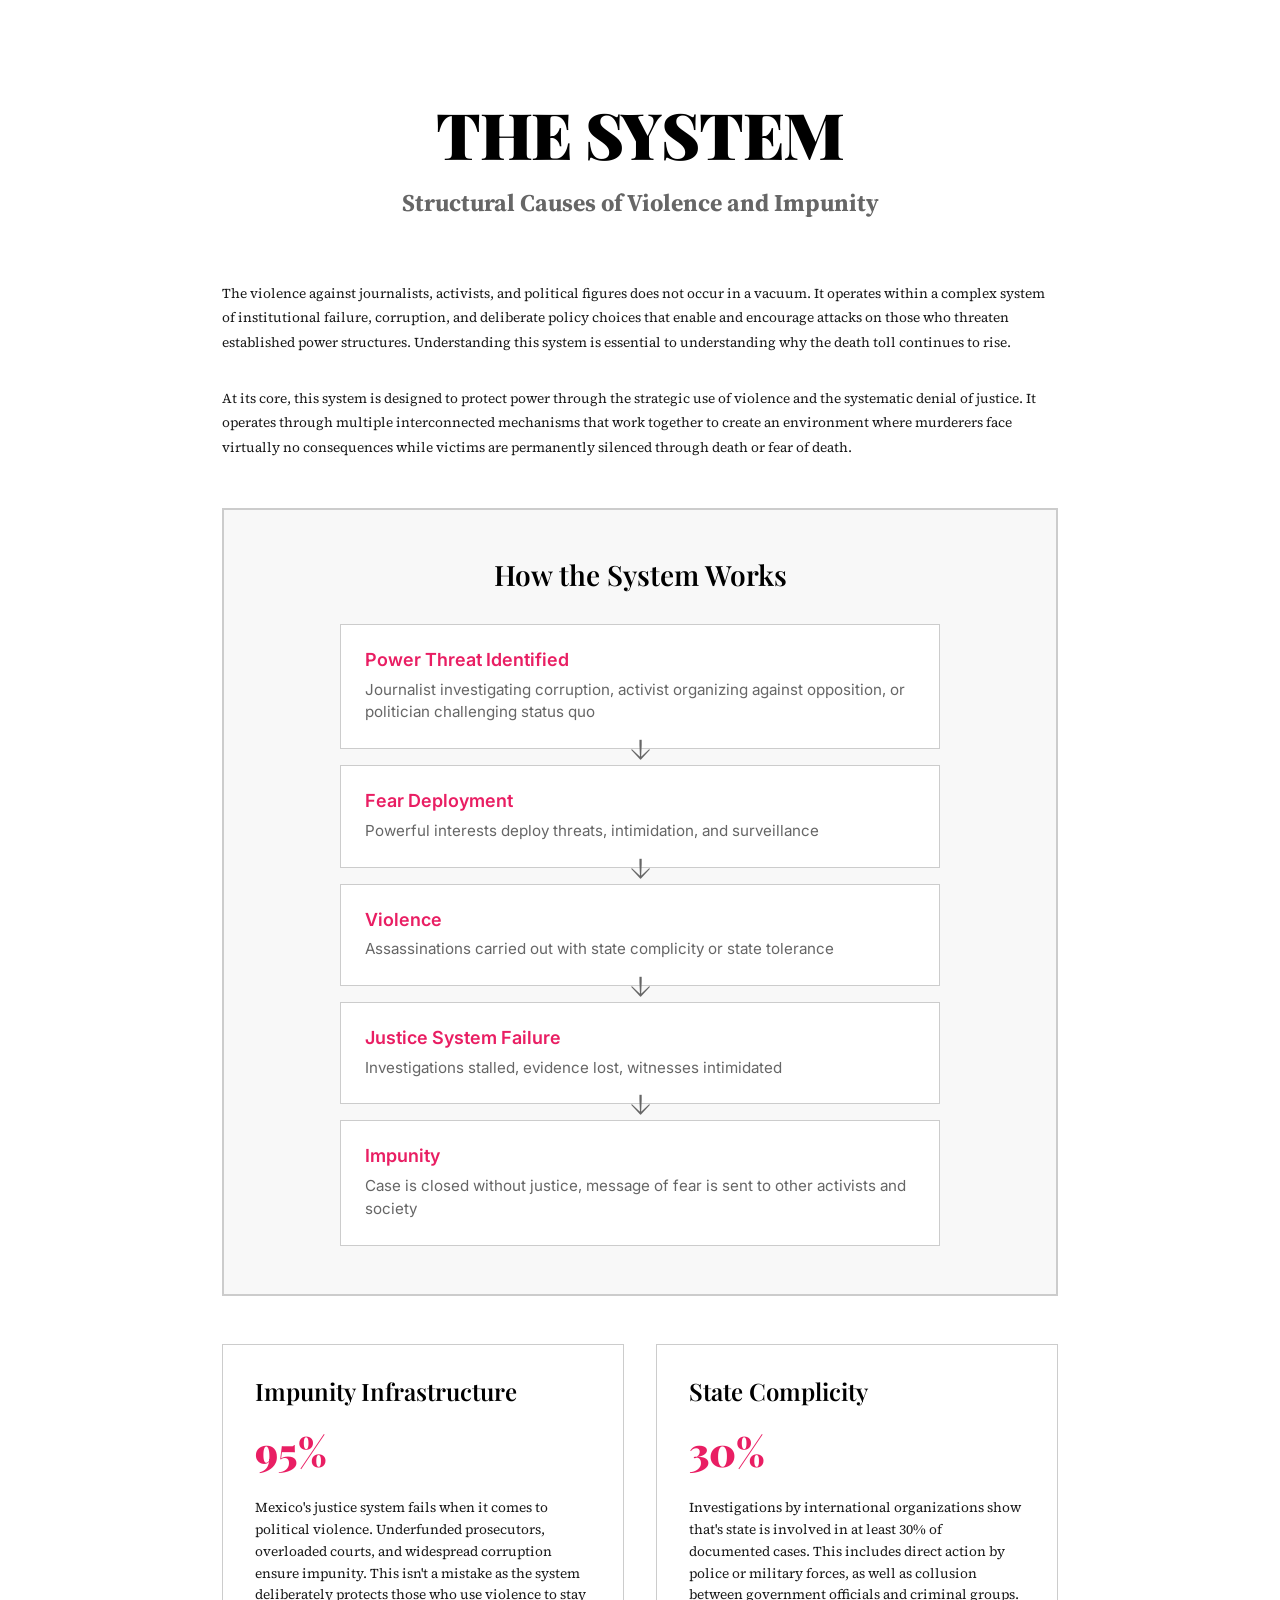
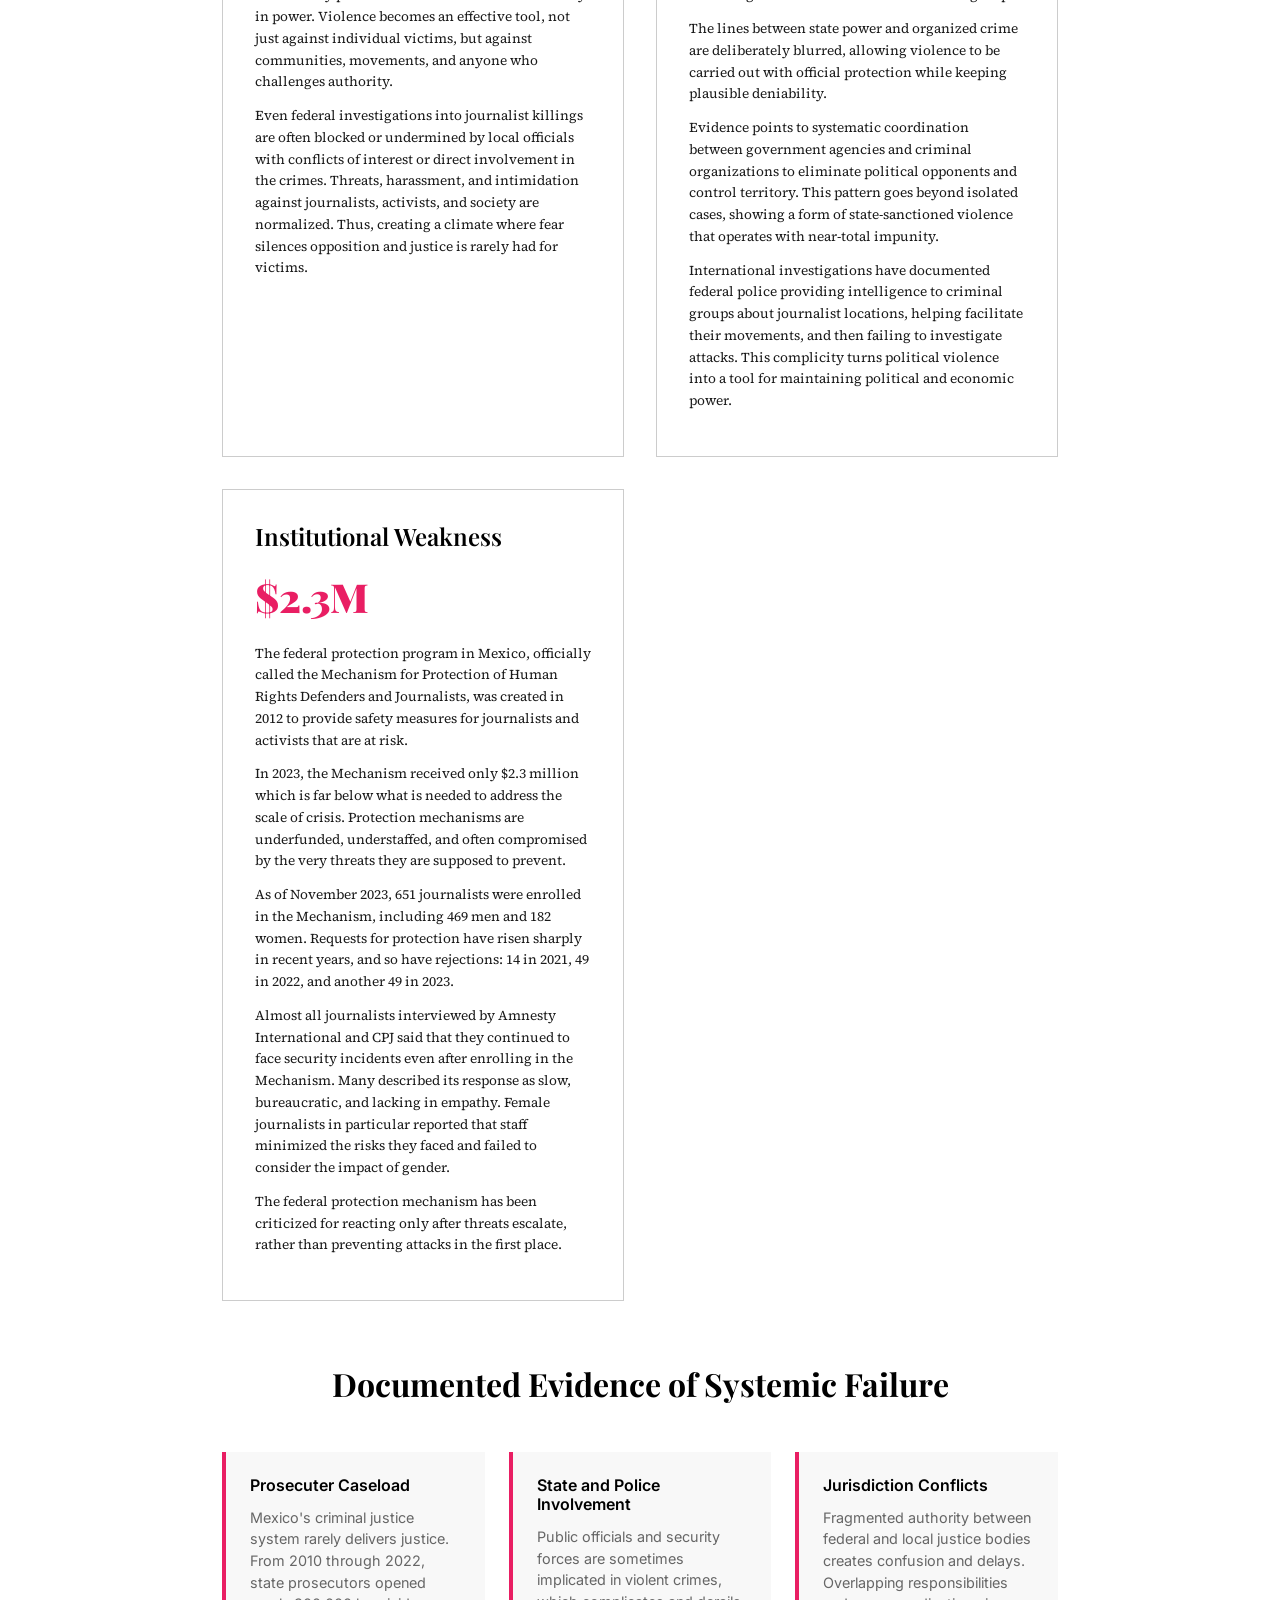
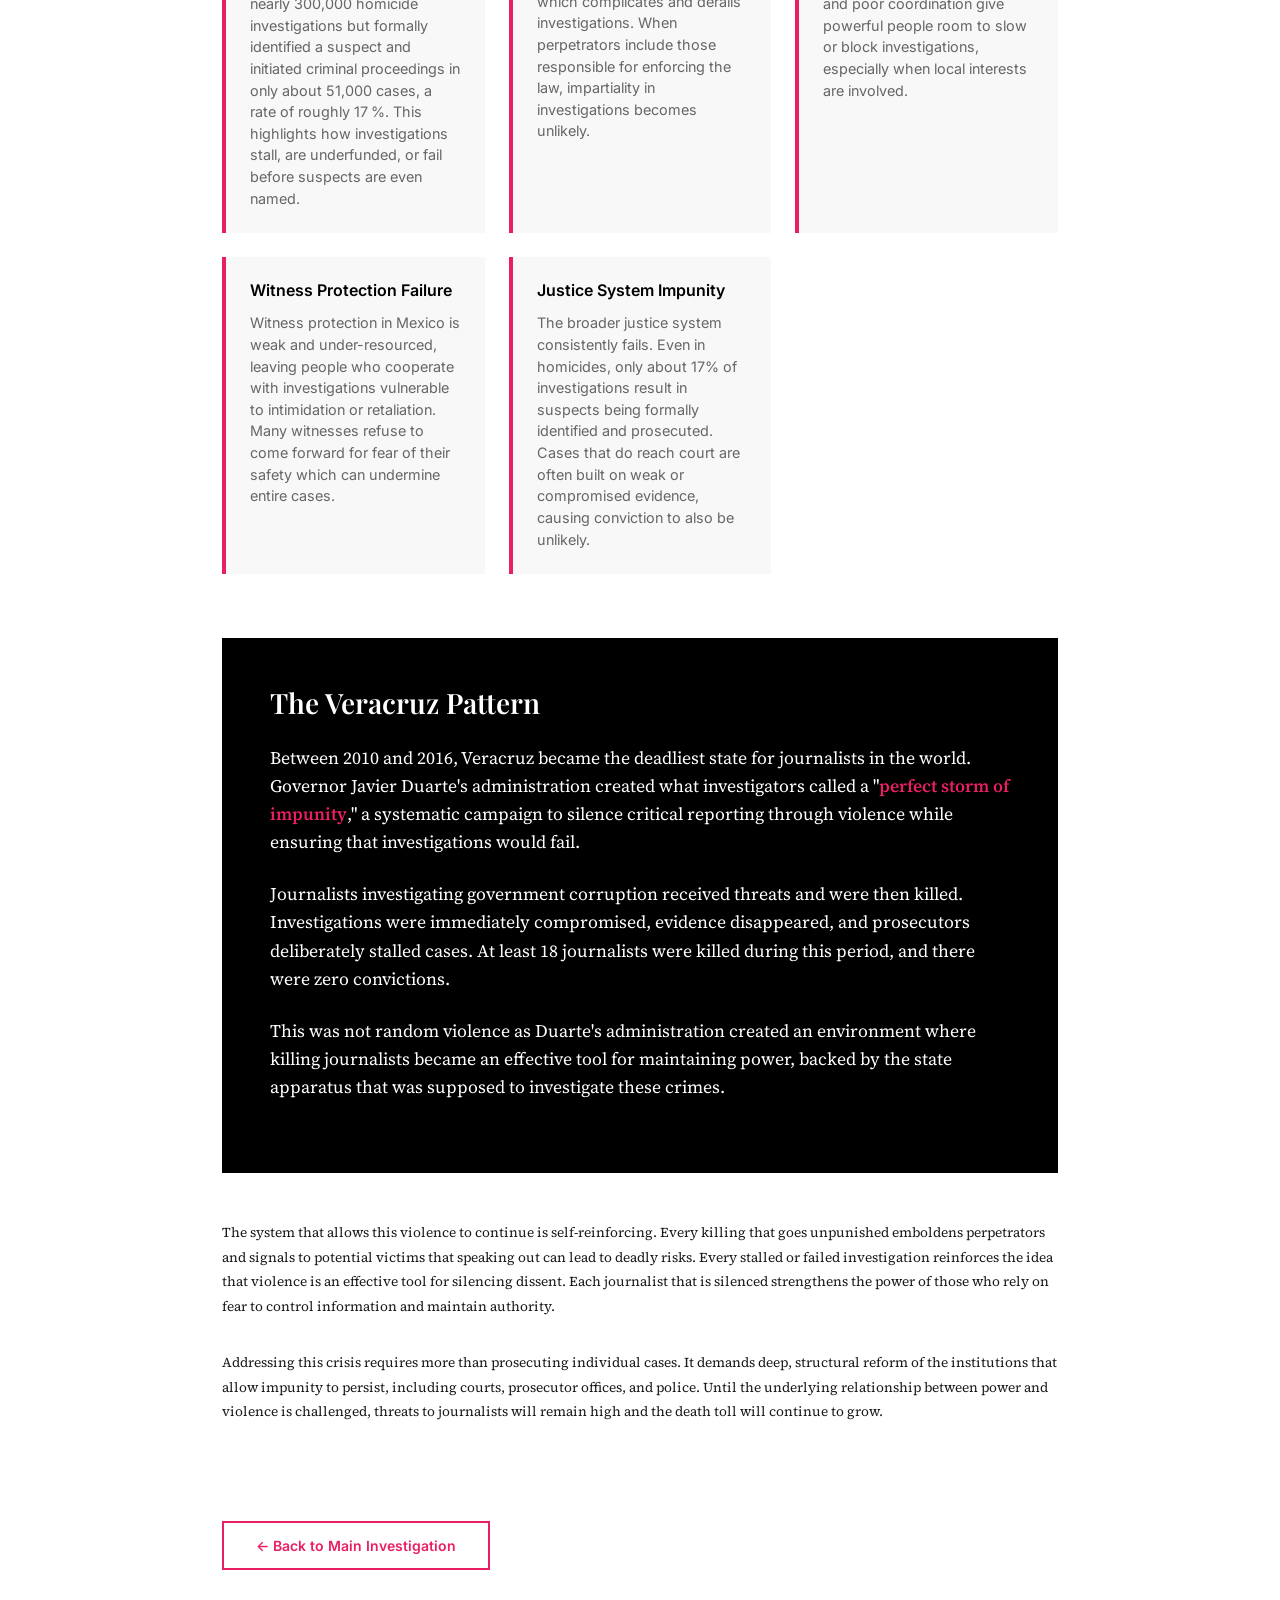
==== commit 157daf08: "." ====
--- a/sections/system.html
+++ b/sections/system.html
@@ -313,9 +313,6 @@
             <h1 class="detail-title">THE SYSTEM</h1>
             <h2 class="detail-subtitle">Structural Causes of Violence and Impunity</h2>
             <div class="detail-meta">
-                <span>System Analysis</span> •
-                <span>April 2026</span> •
-                <span>Part 3 of 7</span>
             </div>
         </header>
 
